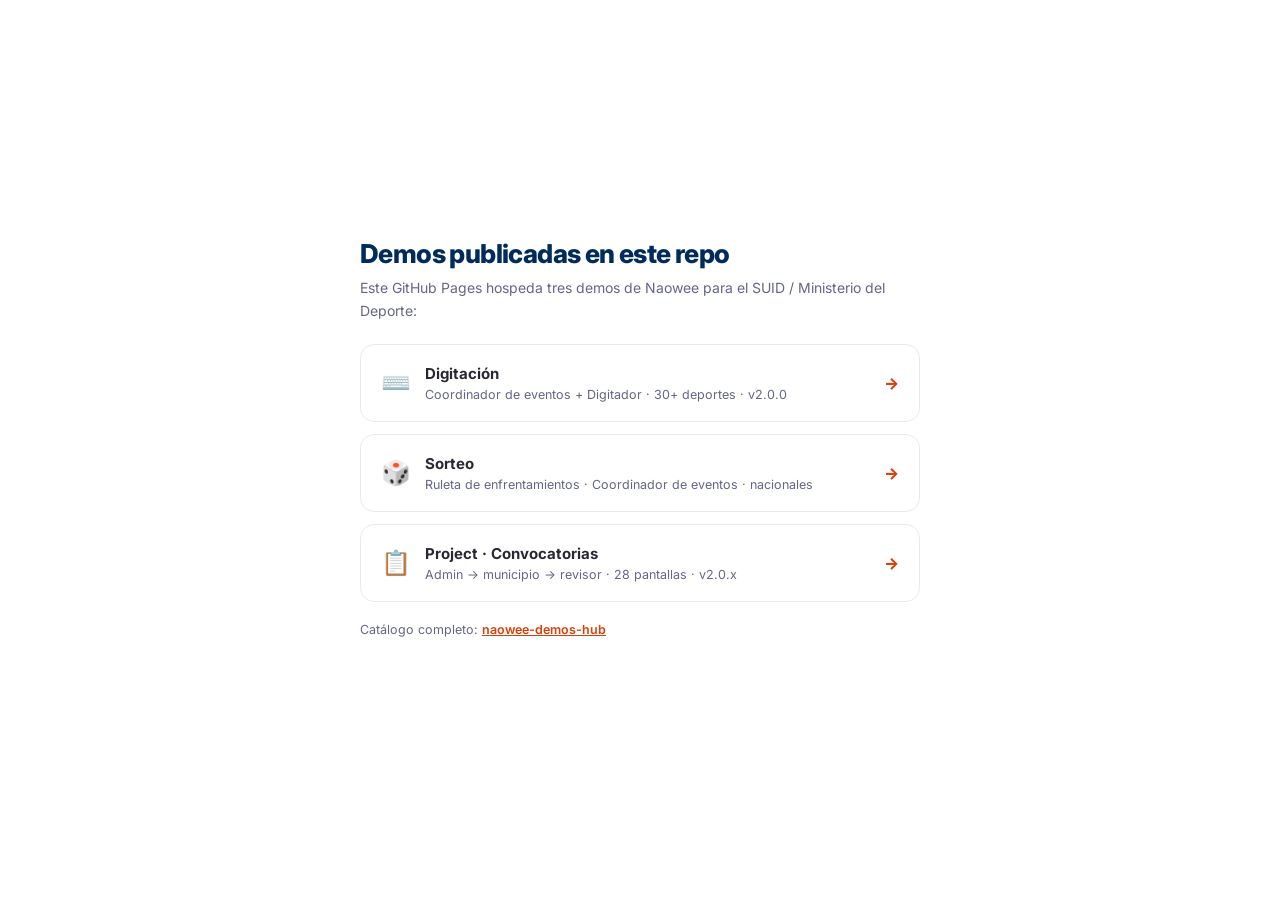
==== index.html @ 8bd85b77 "refactor(sorteo): separar la demo de Sorteo de Digitación en sorteo/ - Mueve sorteo.html, sorteo-pub" ====
<!DOCTYPE html>
<html lang="es">
<head>
<meta charset="utf-8">
<meta name="viewport" content="width=device-width, initial-scale=1">
<title>Naowee — Demos publicadas en este repo</title>
<link href="https://fonts.googleapis.com/css2?family=Inter:wght@400;600;700;800&display=swap" rel="stylesheet">
<style>
  :root { --azul:#002B5B; --accent:#d74009; --border:#e7e9f3; --text2:#646587; }
  * { margin:0; padding:0; box-sizing:border-box; }
  body { font-family:'Inter',sans-serif; min-height:100vh; display:flex; align-items:center; justify-content:center; background:#fff; padding:24px; }
  .box { max-width:560px; width:100%; }
  h1 { font-size:26px; font-weight:800; letter-spacing:-.6px; color:var(--azul); margin-bottom:8px; }
  p { font-size:14px; color:var(--text2); line-height:1.6; margin-bottom:22px; }
  a.card { display:flex; align-items:center; gap:14px; padding:18px 20px; border:1px solid var(--border); border-radius:14px; text-decoration:none; color:inherit; transition:border-color .15s, transform .15s; margin-bottom:12px; }
  a.card:hover { border-color:var(--accent); transform:translateY(-2px); }
  .em { font-size:24px; }
  .t { font-size:15px; font-weight:700; color:#282834; }
  .d { font-size:12.5px; color:var(--text2); margin-top:2px; }
  .arrow { margin-left:auto; color:var(--accent); font-weight:800; }
  .hub { font-size:12.5px; color:var(--text2); margin-top:18px; }
  .hub a { color:var(--accent); font-weight:600; }
</style>
</head>
<body>
<div class="box">
  <h1>Demos publicadas en este repo</h1>
  <p>Este GitHub Pages hospeda tres demos de Naowee para el SUID / Ministerio del Deporte:</p>
  <a class="card" href="./digitacion/">
    <span class="em">⌨️</span>
    <span><span class="t">Digitación</span><br><span class="d">Coordinador de eventos + Digitador · 30+ deportes · v2.0.0</span></span>
    <span class="arrow">→</span>
  </a>
  <a class="card" href="./sorteo/sorteo.html?role=EVENT_COORDINATOR">
    <span class="em">🎲</span>
    <span><span class="t">Sorteo</span><br><span class="d">Ruleta de enfrentamientos · Coordinador de eventos · nacionales</span></span>
    <span class="arrow">→</span>
  </a>
  <a class="card" href="./project/">
    <span class="em">📋</span>
    <span><span class="t">Project · Convocatorias</span><br><span class="d">Admin → municipio → revisor · 28 pantallas · v2.0.x</span></span>
    <span class="arrow">→</span>
  </a>
  <p class="hub">Catálogo completo: <a href="https://naowee-tech.github.io/naowee-demos-hub/">naowee-demos-hub</a></p>
</div>
</body>
</html>
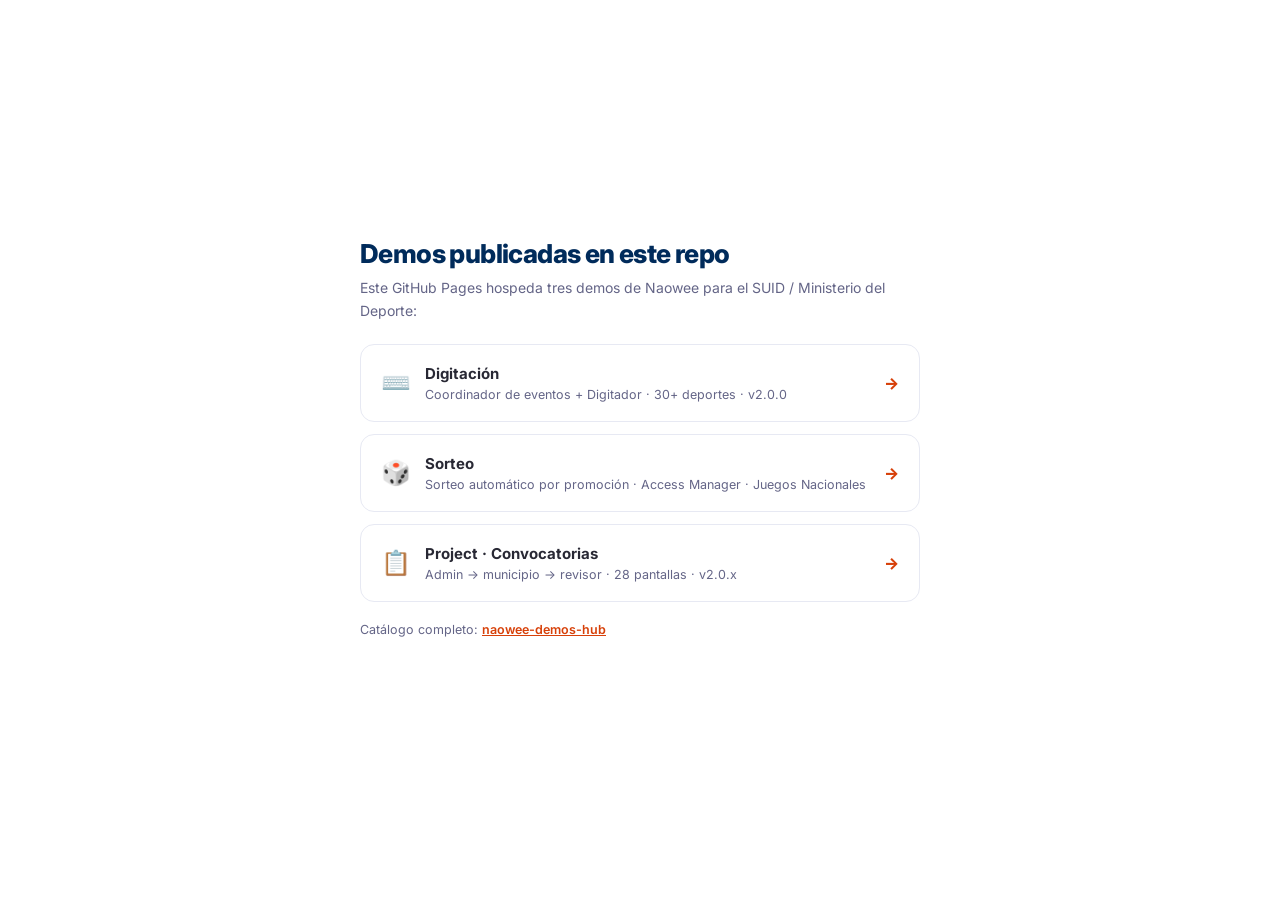
==== commit 08b0010e: "feat(sorteo): demo v3 para desarrollo — promoción como contenedor, alcance conjunto/automático - S1 " ====
--- a/index.html
+++ b/index.html
@@ -31,9 +31,9 @@
     <span><span class="t">Digitación</span><br><span class="d">Coordinador de eventos + Digitador · 30+ deportes · v2.0.0</span></span>
     <span class="arrow">→</span>
   </a>
-  <a class="card" href="./sorteo/sorteo.html?role=EVENT_COORDINATOR">
+  <a class="card" href="./sorteo/sorteo.html?role=ACCESS_MANAGER">
     <span class="em">🎲</span>
-    <span><span class="t">Sorteo</span><br><span class="d">Ruleta de enfrentamientos · Coordinador de eventos · nacionales</span></span>
+    <span><span class="t">Sorteo</span><br><span class="d">Sorteo automático por promoción · Access Manager · Juegos Nacionales</span></span>
     <span class="arrow">→</span>
   </a>
   <a class="card" href="./project/">
